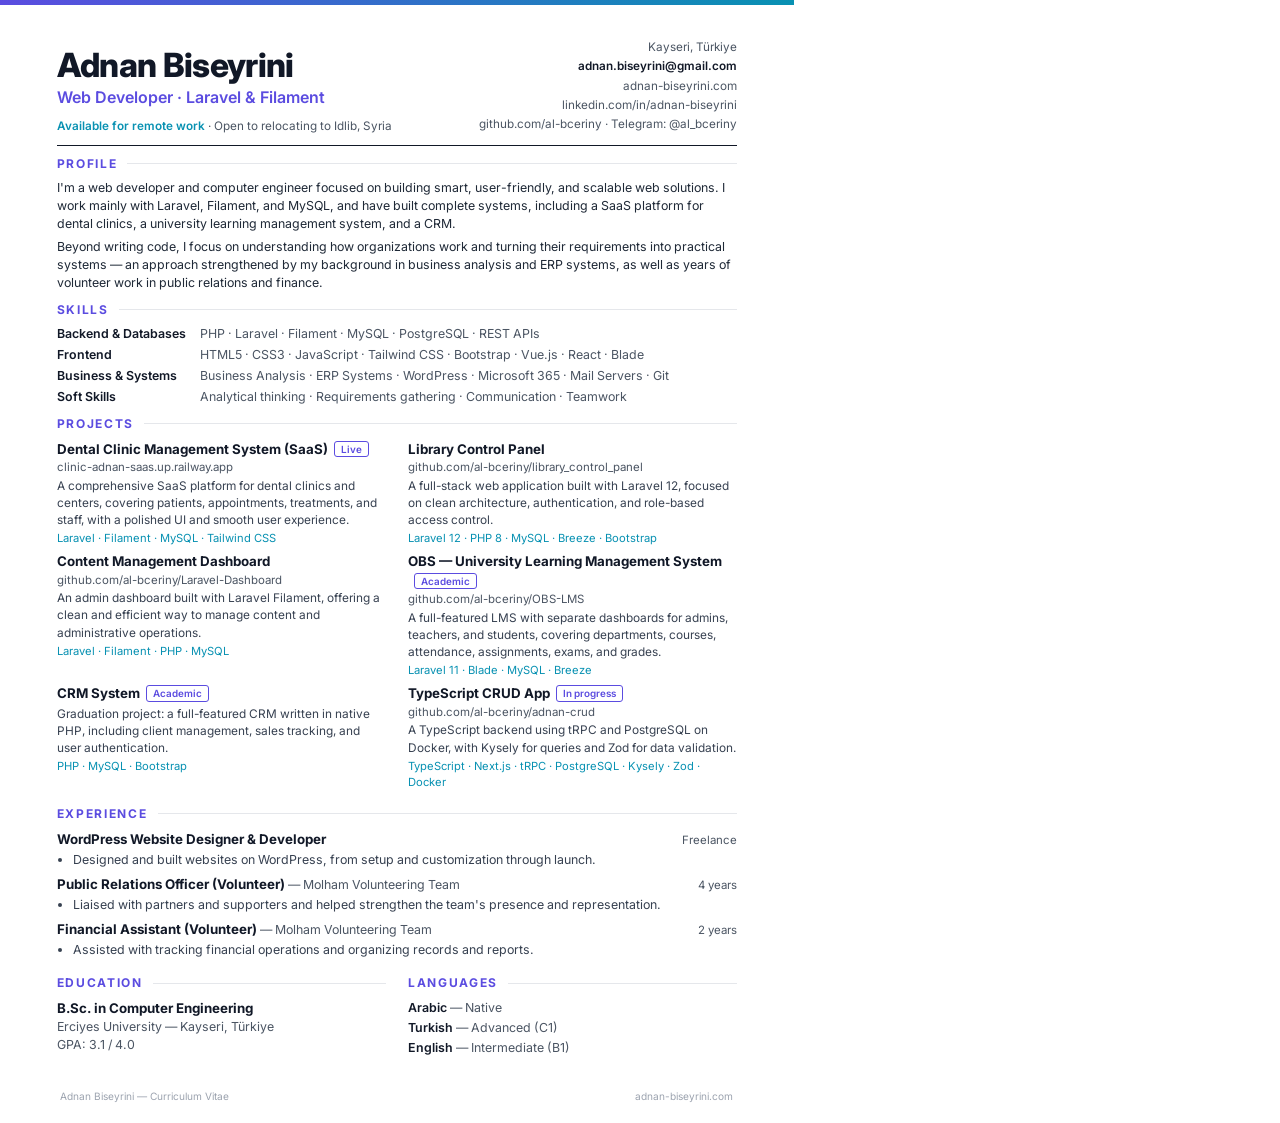
==== cv/cv.html @ 838bea6e "Initial commit: bilingual developer portfolio Static Arabic/English portfolio site (HTML, CSS, JS) w" ====
<!doctype html>
<html lang="en">
<head>
  <meta charset="utf-8" />
  <title>ADNAN_BISEYRINI_CV</title>
  <!--
    قالب السيرة الذاتية — يقرأ البيانات من ../data.js
    النسخة الإنجليزية: cv.html?lang=en   النسخة العربية: cv.html?lang=ar
    لإعادة توليد ملفَّي PDF بعد تعديل البيانات شغّل:  cv/build-cv.ps1
  -->
  <link href="https://fonts.googleapis.com/css2?family=IBM+Plex+Sans+Arabic:wght@400;500;600;700&family=Inter:wght@400;500;600;700;800&display=swap" rel="stylesheet" />
  <style>
    @page { size: A4; margin: 0; }
    :root { --ink: #111827; --muted: #4b5563; --line: #e5e7eb; --accent: #5b4ce0; --accent-2: #0891b2; }
    * { box-sizing: border-box; }
    html, body { margin: 0; background: #fff; }
    body { font: 9.3pt/1.45 "Inter", "Segoe UI", Arial, sans-serif; color: var(--ink); -webkit-print-color-adjust: exact; print-color-adjust: exact; }
    html[lang="ar"] body { font-family: "IBM Plex Sans Arabic", "Inter", "Segoe UI", sans-serif; font-size: 9.1pt; line-height: 1.5; }
    .page { width: 210mm; min-height: 297mm; padding: 10mm 15mm 9mm; position: relative; }
    .page::before { content: ""; position: absolute; top: 0; left: 0; right: 0; height: 5px; background: linear-gradient(90deg, var(--accent), var(--accent-2)); }
    [dir="rtl"] .page::before { background: linear-gradient(-90deg, var(--accent), var(--accent-2)); }
    a { color: inherit; text-decoration: none; }
    .ltr { direction: ltr; unicode-bidi: isolate; }

    header { display: flex; justify-content: space-between; align-items: flex-end; gap: 20px; padding-bottom: 10px; border-bottom: 1.5px solid var(--ink); }
    h1 { margin: 0; font-size: 25pt; font-weight: 800; letter-spacing: -0.02em; line-height: 1.1; }
    html[lang="ar"] h1 { font-weight: 700; letter-spacing: 0; font-size: 24pt; line-height: 1.3; }
    .role { margin-top: 3px; font-size: 12pt; font-weight: 600; color: var(--accent); }
    .contact { text-align: end; font-size: 8.8pt; color: var(--muted); line-height: 1.65; }
    .contact b { color: var(--ink); font-weight: 600; }
    .avail { margin-top: 8px; font-size: 8.8pt; color: var(--muted); }
    .avail strong { color: var(--accent-2); font-weight: 600; }

    section { margin-top: 9px; }
    h2 { margin: 0 0 7px; font-size: 9pt; font-weight: 700; letter-spacing: 0.14em; text-transform: uppercase; color: var(--accent); display: flex; align-items: center; gap: 10px; }
    html[lang="ar"] h2 { font-size: 10.5pt; letter-spacing: 0; }
    h2::after { content: ""; flex: 1; height: 1px; background: var(--line); }
    p { margin: 0 0 5px; }
    .summary p { color: #1f2937; }

    .skills { display: grid; grid-template-columns: 1fr; gap: 3px; margin: 0; }
    .skills div { display: grid; grid-template-columns: 38mm 1fr; }
    .skills dt { font-weight: 600; }
    .skills dd { margin: 0; color: var(--muted); }
    [dir="rtl"] .skills dd { direction: ltr; text-align: right; unicode-bidi: isolate; }

    .item { margin-bottom: 6px; break-inside: avoid; }
    .item-head { display: flex; justify-content: space-between; gap: 12px; align-items: baseline; }
    .two .item-head { flex-direction: column; gap: 0; }
    .two .item p { font-size: 8.9pt; line-height: 1.45; }
    html[lang="ar"] .two .item p { font-size: 8.7pt; line-height: 1.5; }
    .item-title { font-weight: 700; font-size: 10pt; }
    .item-sub { color: var(--muted); }
    .item-meta { font-size: 8.6pt; color: var(--muted); white-space: nowrap; }
    .item p { margin: 2px 0 0; color: #374151; }
    .tech { font-size: 8.4pt; color: var(--accent-2); margin-top: 1px; }
    [dir="rtl"] .tech { direction: ltr; text-align: right; unicode-bidi: isolate; }
    .tag { display: inline-block; font-size: 7.4pt; font-weight: 600; padding: 0 6px; border-radius: 3px; border: 1px solid currentColor; margin-inline-start: 6px; vertical-align: 1px; color: var(--accent); }
    ul { margin: 2px 0 0; padding-inline-start: 16px; color: #374151; }

    .two { display: grid; grid-template-columns: 1fr 1fr; gap: 0 22px; }
    .langs { display: flex; flex-direction: column; gap: 2px; }
    .langs span { color: var(--muted); }
    .langs b { color: var(--ink); font-weight: 600; }
    footer { position: absolute; bottom: 5mm; left: 16mm; right: 16mm; font-size: 7.6pt; color: #9ca3af; display: flex; justify-content: space-between; }
  </style>
</head>
<body>
  <div class="page" id="cv"></div>

  <script src="../data.js"></script>
  <script>
    (() => {
      const L = new URLSearchParams(location.search).get("lang") === "ar" ? "ar" : "en";
      document.documentElement.lang = L;
      document.documentElement.dir = L === "ar" ? "rtl" : "ltr";

      const T = {
        en: {
          tagline: "Laravel &amp; Filament",
          avail: "<strong>Available for remote work</strong> · Open to relocating to Idlib, Syria",
          profile: "Profile", skills: "Skills", projects: "Projects", experience: "Experience",
          education: "Education", languages: "Languages", footer: "Curriculum Vitae",
          soft: ["Soft Skills", "Analytical thinking · Requirements gathering · Communication · Teamwork"],
          academic: "Academic", live: "Live",
        },
        ar: {
          tagline: "Laravel و Filament",
          avail: "<strong>متاح للعمل عن بُعد</strong> · مستعد للانتقال إلى إدلب، سوريا",
          profile: "نبذة شخصية", skills: "المهارات", projects: "المشاريع", experience: "الخبرات",
          education: "التعليم", languages: "اللغات", footer: "السيرة الذاتية",
          soft: ["المهارات الشخصية", "التفكير التحليلي · جمع المتطلبات · التواصل الفعّال · العمل ضمن فريق"],
          academic: "أكاديمي", live: "منشور",
        },
      }[L];

      const D = PORTFOLIO, P = D.profile;
      const esc = (s) => String(s ?? "").replace(/[&<>"']/g, (c) => ({ "&": "&amp;", "<": "&lt;", ">": "&gt;", '"': "&quot;", "'": "&#39;" }[c]));
      const host = (u) => u.replace(/^https?:\/\/(www\.)?/, "").replace(/\/$/, "").replace(/\.git$/, "").replace(/\/admin.*/, "");
      const social = (t) => P.socials.find((s) => s.type === t)?.url;
      const site = "adnan-biseyrini.com";
      const ltr = (html) => `<span class="ltr">${html}</span>`;

      const projects = D.projects.map((p) => {
        const label = p.category === "academic" ? T.academic : p.status ? p.status[L] : p.featured ? T.live : "";
        const link = p.demo || p.code;
        return `
          <div class="item">
            <div class="item-head">
              <span class="item-title">${esc(p.title[L])}${label ? `<span class="tag">${esc(label)}</span>` : ""}</span>
              ${link ? `<a class="item-meta ltr" href="${esc(link)}">${esc(host(link))}</a>` : ""}
            </div>
            <p>${esc(p.description[L])}</p>
            <div class="tech">${p.tags.map(esc).join(" · ")}</div>
          </div>`;
      }).join("");

      const work = D.experience.filter((e) => e.period.en !== "Education");
      const edu = D.experience.filter((e) => e.period.en === "Education");

      document.getElementById("cv").innerHTML = `
        <header>
          <div>
            <h1>${esc(P.name[L])}</h1>
            <div class="role">${esc(P.role[L])} · ${T.tagline}</div>
            <div class="avail">${T.avail}</div>
          </div>
          <div class="contact">
            <div>${esc(P.location[L])}</div>
            <div><a class="ltr" href="mailto:${esc(P.email)}"><b>${esc(P.email)}</b></a></div>
            <div>${ltr(`<a href="https://${site}">${site}</a>`)}</div>
            <div>${ltr(`<a href="${esc(social("linkedin"))}">${esc(host(social("linkedin")))}</a>`)}</div>
            <div>${ltr(`<a href="${esc(social("github"))}">${esc(host(social("github")))}</a> · <a href="${esc(social("telegram"))}">Telegram: @al_bceriny</a>`)}</div>
          </div>
        </header>

        <section class="summary">
          <h2>${T.profile}</h2>
          ${D.about[L].slice(0, 2).map((x) => `<p>${esc(x)}</p>`).join("")}
        </section>

        <section>
          <h2>${T.skills}</h2>
          <dl class="skills">
            ${D.skills.map((g) => `<div><dt>${esc(g.title[L])}</dt><dd>${g.items.map(esc).join(" · ")}</dd></div>`).join("")}
            <div><dt>${T.soft[0]}</dt><dd style="direction:inherit;text-align:start">${T.soft[1]}</dd></div>
          </dl>
        </section>

        <section>
          <h2>${T.projects}</h2>
          <div class="two">${projects}</div>
        </section>

        <section>
          <h2>${T.experience}</h2>
          ${work.map((e) => `
            <div class="item">
              <div class="item-head">
                <span><span class="item-title">${esc(e.role[L])}</span>${e.company[L] ? ` <span class="item-sub">— ${esc(e.company[L])}</span>` : ""}</span>
                <span class="item-meta">${esc(e.period[L])}</span>
              </div>
              ${e.points[L].length ? `<ul>${e.points[L].map((x) => `<li>${esc(x)}</li>`).join("")}</ul>` : ""}
            </div>`).join("")}
        </section>

        <div class="two">
          <section>
            <h2>${T.education}</h2>
            ${edu.map((e) => `
              <div class="item">
                <div class="item-title">${esc(e.role[L])}</div>
                <div class="item-sub">${esc(e.company[L])}</div>
                <div class="item-sub">${e.points[L].map(esc).join(" · ")}</div>
              </div>`).join("")}
          </section>
          <section>
            <h2>${T.languages}</h2>
            <div class="langs">
              ${D.languages.map((l) => `<span><b>${esc(l.name[L])}</b> — ${esc(l.level[L])}</span>`).join("")}
            </div>
          </section>
        </div>

        <footer><span>${esc(P.name[L])} — ${T.footer}</span><span class="ltr">${site}</span></footer>`;
    })();
  </script>
</body>
</html>
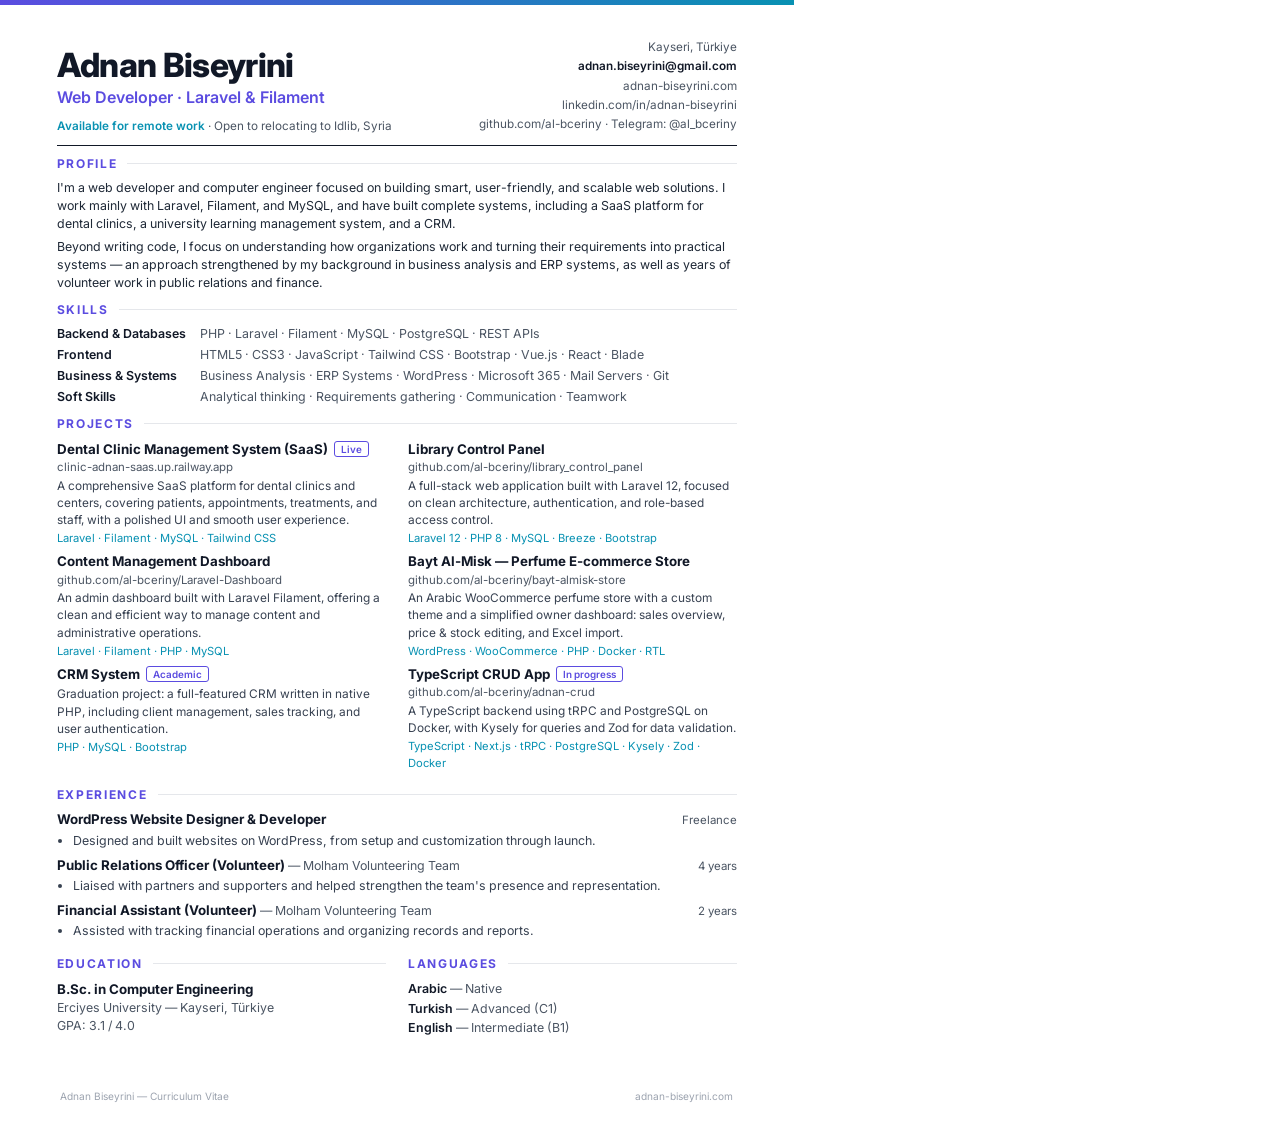
==== commit 297539e0: "CV: show Bayt Al-Misk store in place of OBS The portfolio site is unchanged; only the one-page CV sw" ====
--- a/cv/cv.html
+++ b/cv/cv.html
@@ -101,7 +101,14 @@
       const site = "adnan-biseyrini.com";
       const ltr = (html) => `<span class="ltr">${html}</span>`;
 
-      const projects = D.projects.map((p) => {
+      // خيارات السيرة الذاتية في data.js (لا تؤثر على الموقع):
+      //   cv: false            يُخفي المشروع من السيرة الذاتية
+      //   cvInsteadOf: "OBS"   يضع المشروع مكان المشروع صاحب الاختصار short المحدد
+      //   cvDescription        وصف أقصر يُستخدم في السيرة الذاتية بدل description
+      const cvProjects = D.projects.flatMap((p) =>
+        p.cv === false || p.cvInsteadOf ? [] : [D.projects.find((q) => q.cvInsteadOf === p.short) || p]
+      );
+      const projects = cvProjects.map((p) => {
         const label = p.category === "academic" ? T.academic : p.status ? p.status[L] : p.featured ? T.live : "";
         const link = p.demo || p.code;
         return `
@@ -110,7 +117,7 @@
               <span class="item-title">${esc(p.title[L])}${label ? `<span class="tag">${esc(label)}</span>` : ""}</span>
               ${link ? `<a class="item-meta ltr" href="${esc(link)}">${esc(host(link))}</a>` : ""}
             </div>
-            <p>${esc(p.description[L])}</p>
+            <p>${esc((p.cvDescription || p.description)[L])}</p>
             <div class="tech">${p.tags.map(esc).join(" · ")}</div>
           </div>`;
       }).join("");
